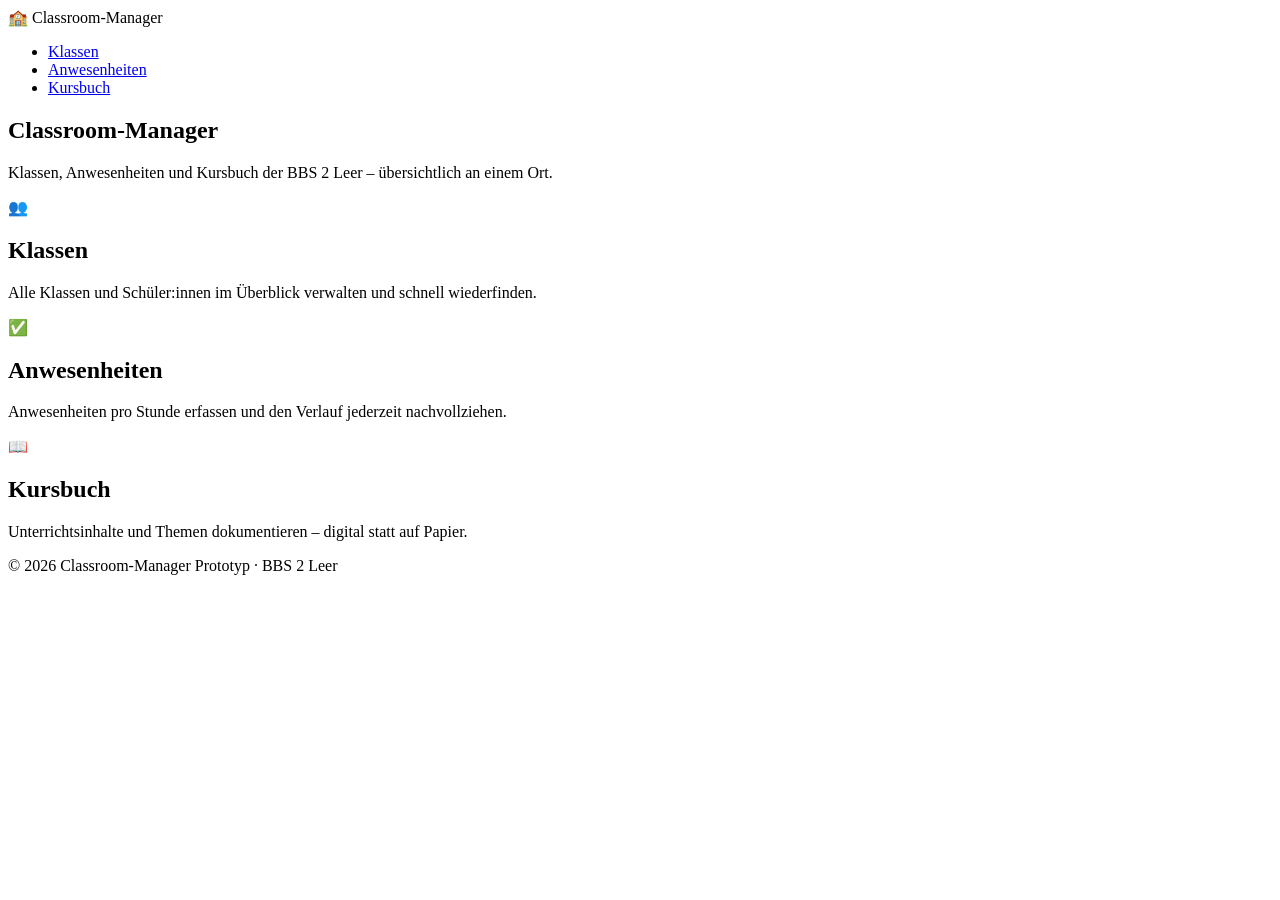
==== frontend/prototypes/landing/index.html @ c988ee32 "add html for prototype" ====
<!DOCTYPE html>
<html lang="de">
<head>
  <meta charset="UTF-8" />
  <meta name="viewport" content="width=device-width, initial-scale=1.0" />
  <title>Classroom-Manager – BBS 2 Leer</title>
  <link rel="stylesheet" href="styles.css" />
</head>
<body>
  <header class="site-header">
    <div class="site-header__brand">
      <span class="site-header__logo" aria-hidden="true">🏫</span>
      <span class="site-header__title">Classroom-Manager</span>
    </div>
    <nav class="site-header__nav" aria-label="Hauptnavigation">
      <ul class="nav-list">
        <li class="nav-list__item"><a class="nav-list__link" href="#klassen">Klassen</a></li>
        <li class="nav-list__item"><a class="nav-list__link" href="#anwesenheiten">Anwesenheiten</a></li>
        <li class="nav-list__item"><a class="nav-list__link" href="#kursbuch">Kursbuch</a></li>
      </ul>
    </nav>
  </header>

  <main>
    <section class="hero">
      <h1 class="hero__title">Classroom-Manager</h1>
      <p class="hero__subtitle">
        Klassen, Anwesenheiten und Kursbuch der BBS 2 Leer – übersichtlich an einem Ort.
      </p>
    </section>

    <section class="card-grid" aria-label="Funktionsübersicht">
      <article id="klassen" class="card">
        <div class="card__icon" aria-hidden="true">👥</div>
        <h2 class="card__title">Klassen</h2>
        <p class="card__text">
          Alle Klassen und Schüler:innen im Überblick verwalten und schnell wiederfinden.
        </p>
      </article>

      <article id="anwesenheiten" class="card">
        <div class="card__icon" aria-hidden="true">✅</div>
        <h2 class="card__title">Anwesenheiten</h2>
        <p class="card__text">
          Anwesenheiten pro Stunde erfassen und den Verlauf jederzeit nachvollziehen.
        </p>
      </article>

      <article id="kursbuch" class="card">
        <div class="card__icon" aria-hidden="true">📖</div>
        <h2 class="card__title">Kursbuch</h2>
        <p class="card__text">
          Unterrichtsinhalte und Themen dokumentieren – digital statt auf Papier.
        </p>
      </article>
    </section>
  </main>

  <footer class="site-footer">
    <p class="site-footer__text">&copy; 2026 Classroom-Manager Prototyp &middot; BBS 2 Leer</p>
  </footer>
</body>
</html>
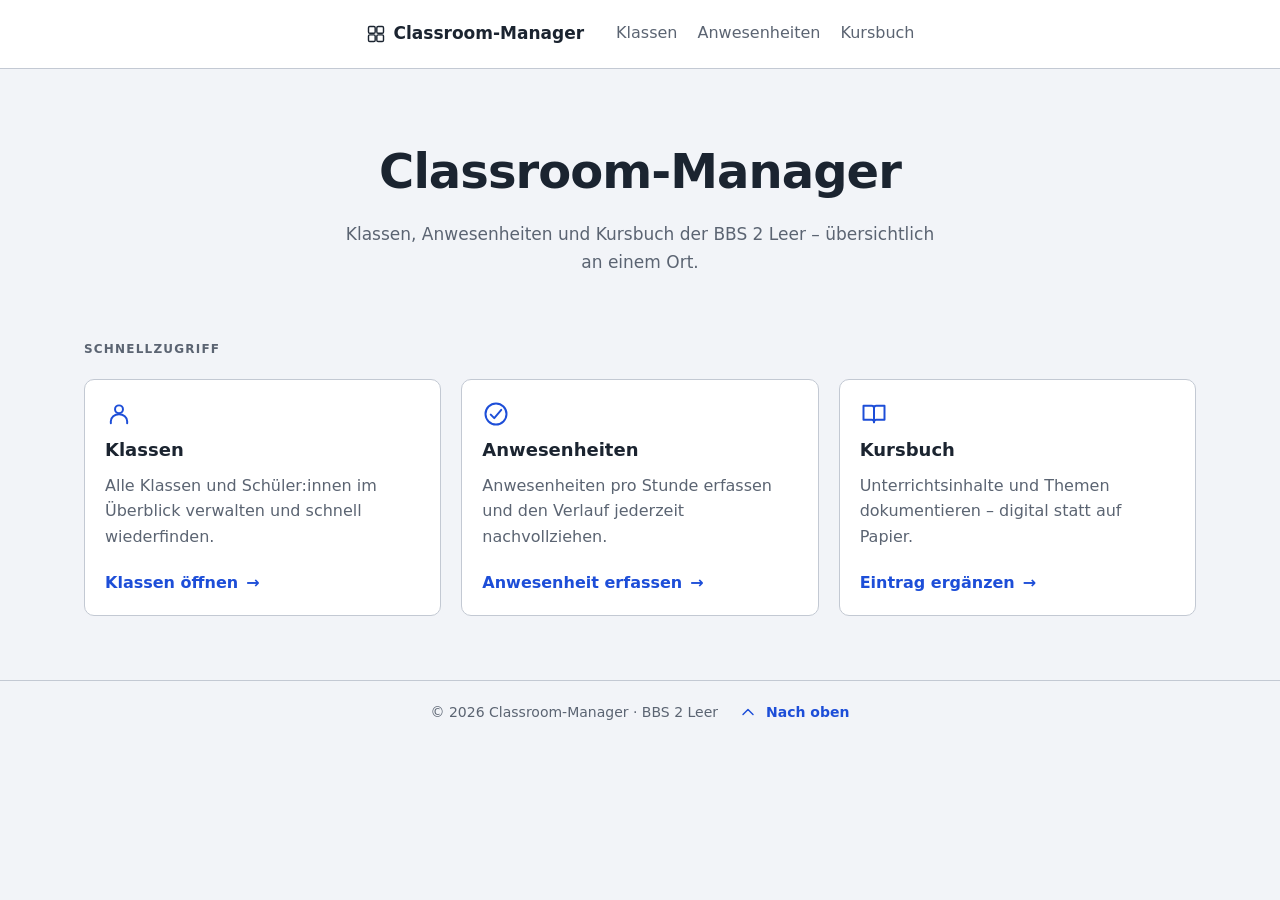
==== commit fd5e3d8f: "update for the prototype" ====
--- a/frontend/prototypes/landing/index.html
+++ b/frontend/prototypes/landing/index.html
@@ -7,57 +7,112 @@
   <link rel="stylesheet" href="styles.css" />
 </head>
 <body>
-  <header class="site-header">
-    <div class="site-header__brand">
-      <span class="site-header__logo" aria-hidden="true">🏫</span>
-      <span class="site-header__title">Classroom-Manager</span>
-    </div>
-    <nav class="site-header__nav" aria-label="Hauptnavigation">
-      <ul class="nav-list">
-        <li class="nav-list__item"><a class="nav-list__link" href="#klassen">Klassen</a></li>
-        <li class="nav-list__item"><a class="nav-list__link" href="#anwesenheiten">Anwesenheiten</a></li>
-        <li class="nav-list__item"><a class="nav-list__link" href="#kursbuch">Kursbuch</a></li>
+  <!-- Icon sprite: referenced via <use href="#icon-...">. Maybe use a external library when its not a prototype -->
+  <svg class="sprite" aria-hidden="true">
+    <symbol id="icon-logo" viewBox="0 0 24 24">
+      <rect x="3" y="3" width="8" height="8" rx="1.5" />
+      <rect x="13" y="3" width="8" height="8" rx="1.5" />
+      <rect x="3" y="13" width="8" height="8" rx="1.5" />
+      <rect x="13" y="13" width="8" height="8" rx="1.5" />
+    </symbol>
+    <symbol id="icon-classes" viewBox="0 0 24 24">
+      <circle cx="12" cy="8" r="3.4" />
+      <path d="M5 20v-1.8a7 6 0 0 1 14 0V20" />
+    </symbol>
+    <symbol id="icon-attendance" viewBox="0 0 24 24">
+      <circle cx="12" cy="12" r="9" />
+      <path d="m7.5 12.5 3 3 6-7" />
+    </symbol>
+    <symbol id="icon-coursebook" viewBox="0 0 24 24">
+      <path d="M3 5h7a2 2 0 0 1 2 2v12a2 2 0 0 0-2-2H3z" />
+      <path d="M21 5h-7a2 2 0 0 0-2 2v12a2 2 0 0 1 2-2h7z" />
+    </symbol>
+    <symbol id="icon-arrow-up" viewBox="0 0 24 24">
+      <path d="m6 15 6-6 6 6" />
+    </symbol>
+  </svg>
+
+  <a class="skip-link" href="#inhalt">Zum Inhalt springen</a>
+
+  <header class="header" id="seitenanfang">
+    <a class="header__brand" href="#seitenanfang">
+      <svg class="icon" aria-hidden="true"><use href="#icon-logo" /></svg>
+      Classroom-Manager
+    </a>
+
+    <nav aria-label="Hauptnavigation">
+      <ul class="nav">
+        <li><a class="nav__link" href="#klassen">Klassen</a></li>
+        <li><a class="nav__link" href="#anwesenheiten">Anwesenheiten</a></li>
+        <li><a class="nav__link" href="#kursbuch">Kursbuch</a></li>
       </ul>
     </nav>
   </header>
 
-  <main>
+  <main id="inhalt">
     <section class="hero">
       <h1 class="hero__title">Classroom-Manager</h1>
-      <p class="hero__subtitle">
+      <p class="hero__text">
         Klassen, Anwesenheiten und Kursbuch der BBS 2 Leer – übersichtlich an einem Ort.
       </p>
     </section>
 
-    <section class="card-grid" aria-label="Funktionsübersicht">
-      <article id="klassen" class="card">
-        <div class="card__icon" aria-hidden="true">👥</div>
-        <h2 class="card__title">Klassen</h2>
-        <p class="card__text">
-          Alle Klassen und Schüler:innen im Überblick verwalten und schnell wiederfinden.
-        </p>
-      </article>
+    <section class="section" aria-labelledby="schnellzugriff">
+      <h2 class="section__label" id="schnellzugriff">Schnellzugriff</h2>
 
-      <article id="anwesenheiten" class="card">
-        <div class="card__icon" aria-hidden="true">✅</div>
-        <h2 class="card__title">Anwesenheiten</h2>
-        <p class="card__text">
-          Anwesenheiten pro Stunde erfassen und den Verlauf jederzeit nachvollziehen.
-        </p>
-      </article>
+      <ul class="cards">
+        <li>
+          <article class="card" id="klassen">
+            <svg class="card__icon" aria-hidden="true"><use href="#icon-classes" /></svg>
+            <h3 class="card__title">Klassen</h3>
+            <p class="card__text">
+              Alle Klassen und Schüler:innen im Überblick verwalten und schnell wiederfinden.
+            </p>
+            <a class="card__link" href="#klassen">
+              Klassen öffnen
+              <span aria-hidden="true">→</span>
+            </a>
+          </article>
+        </li>
 
-      <article id="kursbuch" class="card">
-        <div class="card__icon" aria-hidden="true">📖</div>
-        <h2 class="card__title">Kursbuch</h2>
-        <p class="card__text">
-          Unterrichtsinhalte und Themen dokumentieren – digital statt auf Papier.
-        </p>
-      </article>
+        <li>
+          <article class="card" id="anwesenheiten">
+            <svg class="card__icon" aria-hidden="true"><use href="#icon-attendance" /></svg>
+            <h3 class="card__title">Anwesenheiten</h3>
+            <p class="card__text">
+              Anwesenheiten pro Stunde erfassen und den Verlauf jederzeit nachvollziehen.
+            </p>
+            <a class="card__link" href="#anwesenheiten">
+              Anwesenheit erfassen
+              <span aria-hidden="true">→</span>
+            </a>
+          </article>
+        </li>
+
+        <li>
+          <article class="card" id="kursbuch">
+            <svg class="card__icon" aria-hidden="true"><use href="#icon-coursebook" /></svg>
+            <h3 class="card__title">Kursbuch</h3>
+            <p class="card__text">
+              Unterrichtsinhalte und Themen dokumentieren – digital statt auf Papier.
+            </p>
+            <a class="card__link" href="#kursbuch">
+              Eintrag ergänzen
+              <span aria-hidden="true">→</span>
+            </a>
+          </article>
+        </li>
+      </ul>
     </section>
   </main>
 
-  <footer class="site-footer">
-    <p class="site-footer__text">&copy; 2026 Classroom-Manager Prototyp &middot; BBS 2 Leer</p>
+  <footer class="footer">
+    <p class="footer__text">&copy; 2026 Classroom-Manager &middot; BBS 2 Leer</p>
+    <a class="footer__link" href="#seitenanfang">
+      <svg class="icon" aria-hidden="true"><use href="#icon-arrow-up" /></svg>
+      Nach oben
+    </a>
   </footer>
+
 </body>
 </html>
--- a/frontend/prototypes/landing/styles.css
+++ b/frontend/prototypes/landing/styles.css
@@ -0,0 +1,309 @@
+/* ==========================================================================
+   Design tokens
+   ========================================================================== */
+
+:root {
+  --cm-bg: #f2f4f8;
+  --cm-surface: #ffffff;
+  --cm-text: #1b2430;
+  --cm-text-muted: #5b6472;
+  --cm-border: #c3c9d3;
+  --cm-primary: #1d4ed8;
+  --cm-primary-soft: rgba(29, 78, 216, 0.07);
+  --cm-on-primary: #ffffff;
+
+  --cm-space-xs: 0.5rem;
+  --cm-space-sm: 0.75rem;
+  --cm-space-md: 1.25rem;
+  --cm-space-lg: 2rem;
+  --cm-space-xl: 4rem;
+
+  --cm-radius: 0.625rem;
+
+  --cm-header-height: 3.5rem;
+}
+
+@media (prefers-color-scheme: dark) {
+  :root {
+    --cm-bg: #12161c;
+    --cm-surface: #1a1f27;
+    --cm-text: #e7eaf1;
+    --cm-text-muted: #9aa4b2;
+    --cm-border: #39424f;
+    --cm-primary: #7aa2ff;
+    --cm-primary-soft: rgba(122, 162, 255, 0.1);
+    --cm-on-primary: #12161c;
+  }
+}
+
+/* ==========================================================================
+   Base
+   ========================================================================== */
+
+* {
+  box-sizing: border-box;
+}
+
+body {
+  margin: 0;
+  background-color: var(--cm-bg);
+  color: var(--cm-text);
+  font-family: system-ui, -apple-system, "Segoe UI", Roboto, sans-serif;
+  line-height: 1.6;
+}
+
+:focus-visible {
+  outline: 3px solid var(--cm-primary);
+  outline-offset: 2px;
+}
+
+.sprite {
+  display: none;
+}
+
+.icon {
+  width: 1.25rem;
+  height: 1.25rem;
+  flex: none;
+  fill: none;
+  stroke: currentColor;
+  stroke-width: 1.7;
+  stroke-linecap: round;
+  stroke-linejoin: round;
+}
+
+.skip-link {
+  position: absolute;
+  top: var(--cm-space-xs);
+  left: var(--cm-space-xs);
+  z-index: 2;
+  padding: var(--cm-space-xs) var(--cm-space-md);
+  border-radius: var(--cm-radius);
+  background-color: var(--cm-primary);
+  color: var(--cm-on-primary);
+  font-weight: 600;
+  text-decoration: none;
+  transform: translateY(-200%);
+}
+
+.skip-link:focus-visible {
+  transform: translateY(0);
+}
+
+/* ==========================================================================
+   Header
+   ========================================================================== */
+
+.header {
+  position: sticky;
+  top: 0;
+  z-index: 1;
+  display: flex;
+  flex-wrap: wrap;
+  gap: var(--cm-space-sm) var(--cm-space-lg);
+  align-items: center;
+  justify-content: center;
+  min-height: var(--cm-header-height);
+  padding: var(--cm-space-sm) var(--cm-space-md);
+  background-color: var(--cm-surface);
+  border-bottom: 1px solid var(--cm-border);
+}
+
+.header__brand {
+  display: flex;
+  gap: var(--cm-space-xs);
+  align-items: center;
+  color: var(--cm-text);
+  font-size: 1.0625rem;
+  font-weight: 700;
+  text-decoration: none;
+}
+
+.nav {
+  display: flex;
+  gap: var(--cm-space-md);
+  margin: 0;
+  padding: 0;
+  list-style: none;
+}
+
+.nav__link {
+  display: block;
+  padding: var(--cm-space-xs) 0;
+  border-bottom: 2px solid transparent;
+  color: var(--cm-text-muted);
+  font-weight: 500;
+  text-decoration: none;
+}
+
+.nav__link:hover,
+.nav__link:focus-visible {
+  border-bottom-color: var(--cm-primary);
+  color: var(--cm-primary);
+}
+
+/* ==========================================================================
+   Hero
+   ========================================================================== */
+
+.hero {
+  padding: var(--cm-space-xl) var(--cm-space-md);
+  text-align: center;
+}
+
+.hero__title {
+  margin: 0 0 var(--cm-space-sm);
+  font-size: clamp(2rem, 6vw, 3rem);
+  font-weight: 800;
+  letter-spacing: -0.02em;
+  text-wrap: balance;
+}
+
+.hero__text {
+  max-width: 38rem;
+  margin: 0 auto;
+  color: var(--cm-text-muted);
+  font-size: 1.0625rem;
+}
+
+/* ==========================================================================
+   Section
+   ========================================================================== */
+
+.section {
+  max-width: 72rem;
+  margin: 0 auto;
+  padding: 0 var(--cm-space-md) var(--cm-space-xl);
+}
+
+.section__label {
+  margin: 0 0 var(--cm-space-md);
+  color: var(--cm-text-muted);
+  font-size: 0.75rem;
+  font-weight: 600;
+  letter-spacing: 0.1em;
+  text-transform: uppercase;
+}
+
+/* ==========================================================================
+   Cards — one column on mobile, two from 768px, three from 1024px
+   ========================================================================== */
+
+.cards {
+  display: grid;
+  grid-template-columns: 1fr;
+  gap: var(--cm-space-md);
+  margin: 0;
+  padding: 0;
+  list-style: none;
+}
+
+@media (min-width: 768px) {
+  .cards {
+    grid-template-columns: repeat(2, 1fr);
+  }
+}
+
+@media (min-width: 1024px) {
+  .cards {
+    grid-template-columns: repeat(3, 1fr);
+  }
+}
+
+.card {
+  position: relative;
+  display: flex;
+  flex-direction: column;
+  gap: var(--cm-space-xs);
+  height: 100%;
+  padding: var(--cm-space-md);
+  background-color: var(--cm-surface);
+  border: 1.5px solid var(--cm-border);
+  border-radius: var(--cm-radius);
+  transition: border-color 150ms ease, background-color 150ms ease;
+}
+
+/* focus-within gives keyboard users the same cue as hover gives mouse users */
+.card:hover,
+.card:focus-within {
+  border-color: var(--cm-primary);
+  background-color: var(--cm-primary-soft);
+}
+
+.card__icon {
+  width: 1.75rem;
+  height: 1.75rem;
+  fill: none;
+  stroke: var(--cm-primary);
+  stroke-width: 1.7;
+  stroke-linecap: round;
+  stroke-linejoin: round;
+}
+
+.card__title {
+  margin: 0;
+  font-size: 1.125rem;
+}
+
+.card__text {
+  margin: 0;
+  color: var(--cm-text-muted);
+}
+
+.card__link {
+  display: flex;
+  gap: var(--cm-space-xs);
+  align-items: center;
+  margin-top: auto;
+  padding-top: var(--cm-space-sm);
+  color: var(--cm-primary);
+  font-weight: 600;
+  text-decoration: none;
+}
+
+/* Turns the whole card into the link's click target, keeping a single tab stop */
+.card__link::after {
+  content: "";
+  position: absolute;
+  inset: 0;
+  border-radius: var(--cm-radius);
+}
+
+.card:hover .card__link,
+.card:focus-within .card__link {
+  text-decoration: underline;
+}
+
+/* ==========================================================================
+   Footer
+   ========================================================================== */
+
+.footer {
+  display: flex;
+  flex-wrap: wrap;
+  gap: var(--cm-space-xs) var(--cm-space-md);
+  align-items: center;
+  justify-content: center;
+  padding: var(--cm-space-md);
+  border-top: 1px solid var(--cm-border);
+  color: var(--cm-text-muted);
+  font-size: 0.875rem;
+}
+
+.footer__text {
+  margin: 0;
+}
+
+.footer__link {
+  display: flex;
+  gap: var(--cm-space-xs);
+  align-items: center;
+  color: var(--cm-primary);
+  font-weight: 600;
+  text-decoration: none;
+}
+
+.footer__link:hover,
+.footer__link:focus-visible {
+  text-decoration: underline;
+}
